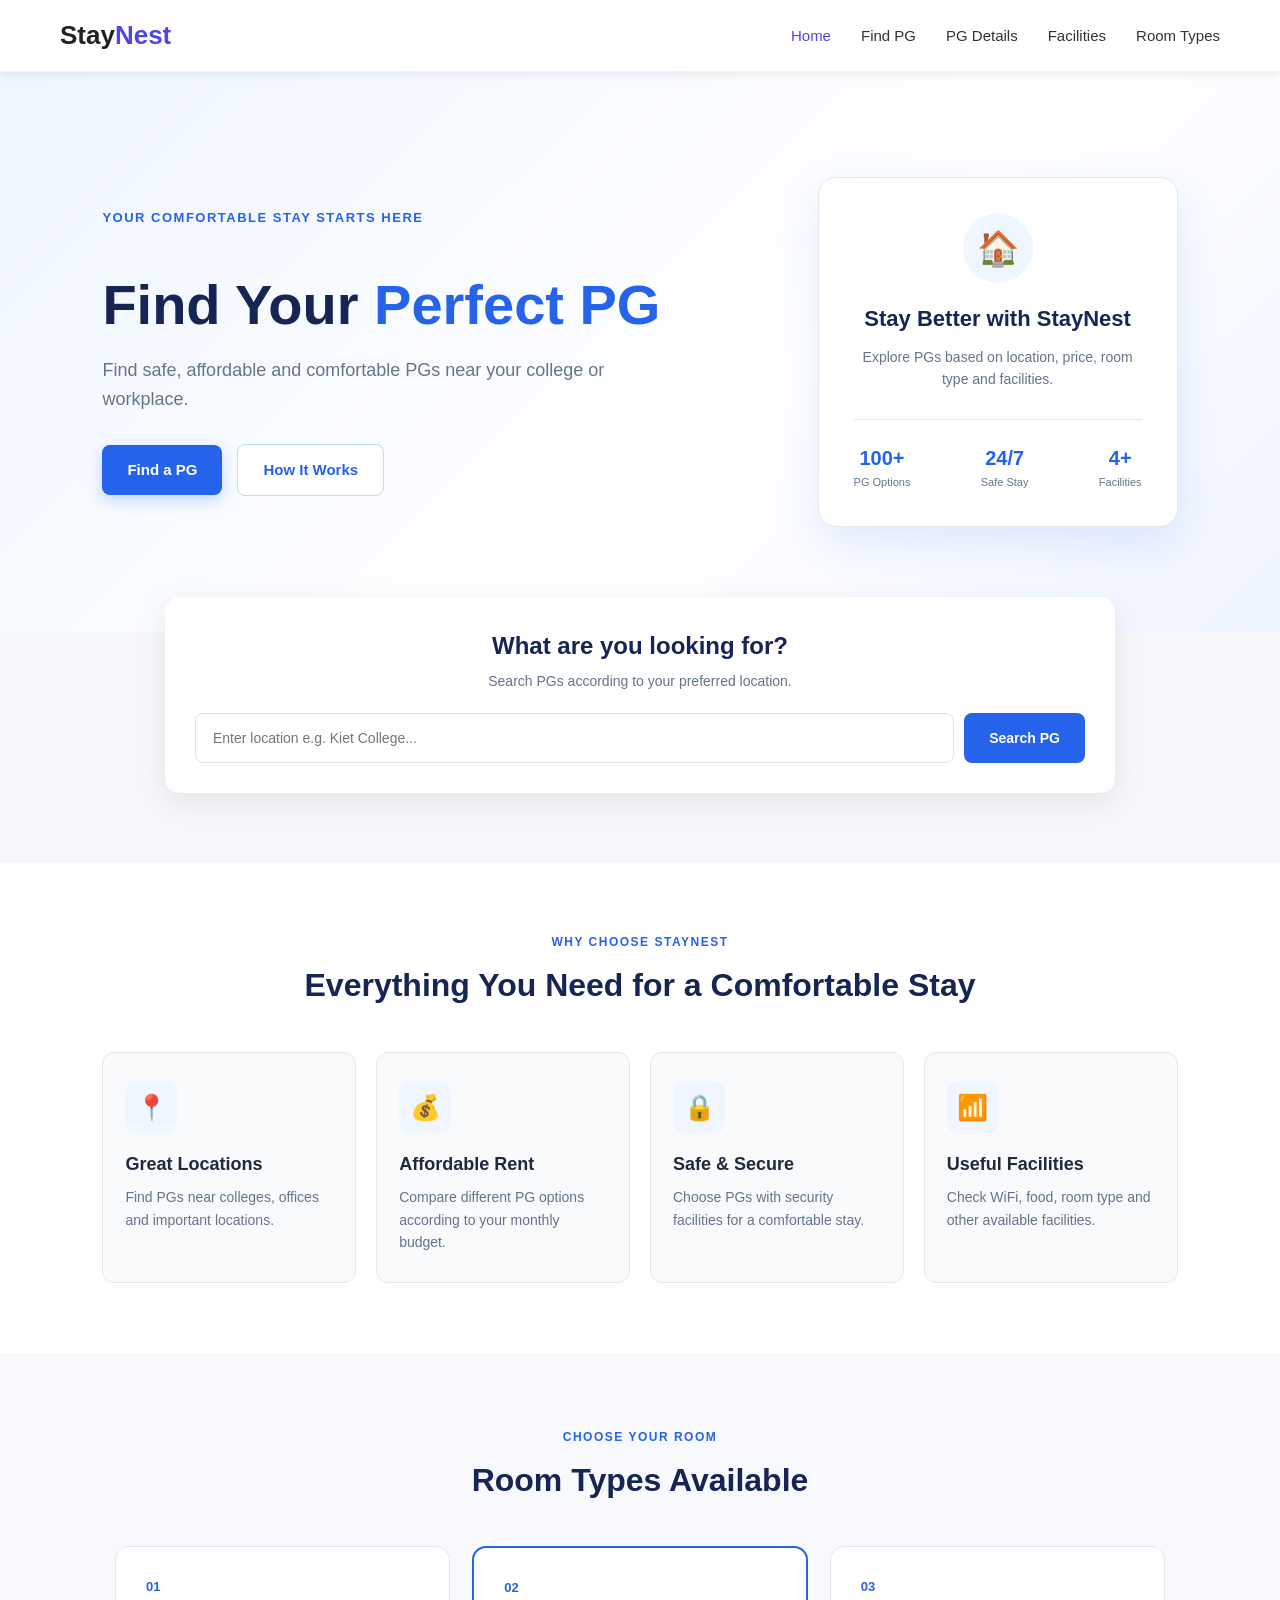
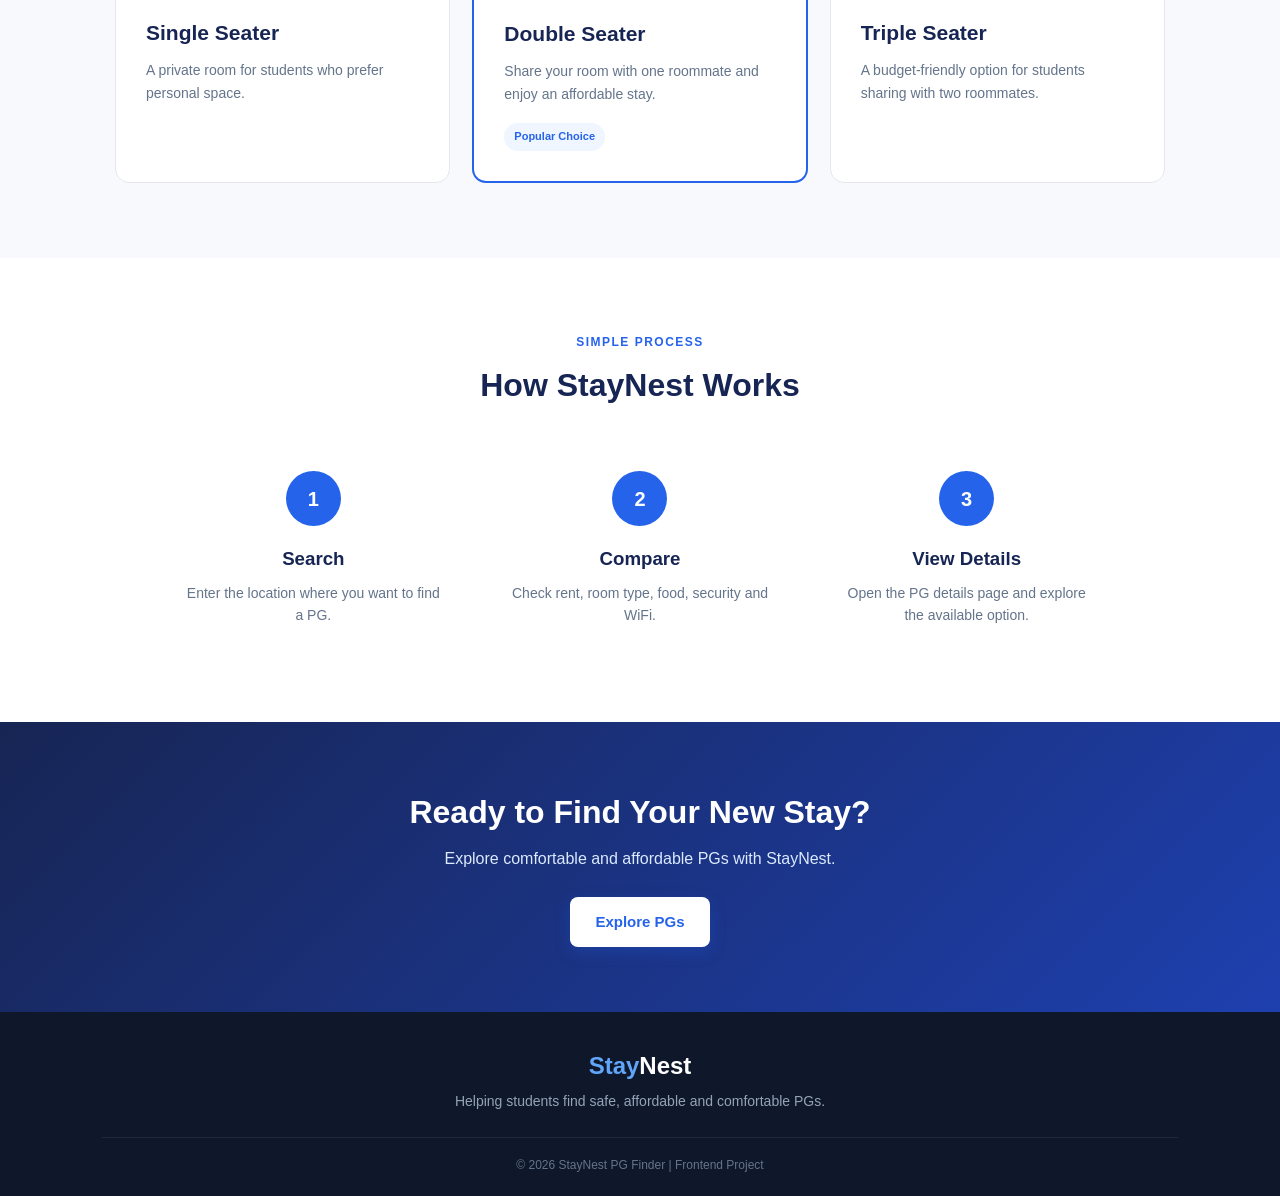
==== index.html @ 384b0b53 "Initial commit" ====
<!DOCTYPE html>
<html lang="en">

<head>
    <meta charset="UTF-8">

    <meta name="viewport" content="width=device-width, initial-scale=1.0">

    <title>StayNest - Find Your Perfect PG</title>

    <link rel="stylesheet" href="css/pg-style.css">
    
</head>

<body>

    <!-- ================= NAVBAR ================= -->

    <nav class="navbar">

        <a href="index.html" class="logo">
            Stay<span>Nest</span>
        </a>

        <ul class="nav-links">
            <li><a href="index.html" class="active">Home</a></li>
            <li><a href="pg-list.html">Find PG</a></li>
            <li><a href="pg-details.html">PG Details</a></li>
            <li><a href="#facilities">Facilities</a></li>
            <li><a href="#room-types">Room Types</a></li>
        </ul>

    </nav>


    <!-- ================= HERO SECTION ================= -->

    <section class="home-hero">

        <div class="hero-content">

            <p class="hero-tag">YOUR COMFORTABLE STAY STARTS HERE</p>

            <h1>
                Find Your
                <span>Perfect PG</span>
            </h1>

            <p class="hero-text">
                Find safe, affordable and comfortable PGs
                near your college or workplace.
            </p>

            <div class="hero-buttons">

                <a href="pg-list.html" class="primary-btn">
                    Find a PG
                </a>

                <a href="#how-it-works" class="secondary-btn">
                    How It Works
                </a>

            </div>

        </div>


        <div class="hero-card">

            <div class="hero-card-icon">🏠</div>

            <h3>Stay Better with StayNest</h3>

            <p>
                Explore PGs based on location, price,
                room type and facilities.
            </p>

            <div class="mini-info">

                <div>
                    <strong>100+</strong>
                    <small>PG Options</small>
                </div>

                <div>
                    <strong>24/7</strong>
                    <small>Safe Stay</small>
                </div>

                <div>
                    <strong>4+</strong>
                    <small>Facilities</small>
                </div>

            </div>

        </div>

    </section>


    <!-- ================= SEARCH SECTION ================= -->

    <section class="home-search">

        <h2>What are you looking for?</h2>

        <p>Search PGs according to your preferred location.</p>

        <div class="home-search-box">

            <input
                type="text"
                placeholder="Enter location e.g. Kiet College..."
            >

            <a href="pg-list.html" class="search-btn">
                Search PG
            </a>

        </div>

    </section>


    <!-- ================= FEATURES ================= -->

    <section class="features" id="facilities">

        <div class="section-heading">

            <p>WHY CHOOSE STAYNEST</p>

            <h2>Everything You Need for a Comfortable Stay</h2>

        </div>


        <div class="feature-container">

            <div class="feature-box">

                <div class="feature-icon">📍</div>

                <h3>Great Locations</h3>

                <p>
                    Find PGs near colleges, offices and
                    important locations.
                </p>

            </div>


            <div class="feature-box">

                <div class="feature-icon">💰</div>

                <h3>Affordable Rent</h3>

                <p>
                    Compare different PG options according
                    to your monthly budget.
                </p>

            </div>


            <div class="feature-box">

                <div class="feature-icon">🔒</div>

                <h3>Safe & Secure</h3>

                <p>
                    Choose PGs with security facilities
                    for a comfortable stay.
                </p>

            </div>


            <div class="feature-box">

                <div class="feature-icon">📶</div>

                <h3>Useful Facilities</h3>

                <p>
                    Check WiFi, food, room type and other
                    available facilities.
                </p>

            </div>

        </div>

    </section>


    <!-- ================= ROOM TYPES ================= -->

    <section class="room-section" id="room-types">

        <div class="section-heading">

            <p>CHOOSE YOUR ROOM</p>

            <h2>Room Types Available</h2>

        </div>


        <div class="room-container">

            <div class="room-box">

                <div class="room-number">01</div>

                <h3>Single Seater</h3>

                <p>
                    A private room for students who prefer
                    personal space.
                </p>

            </div>


            <div class="room-box popular-room">

                <div class="room-number">02</div>

                <h3>Double Seater</h3>

                <p>
                    Share your room with one roommate and
                    enjoy an affordable stay.
                </p>

                <span>Popular Choice</span>

            </div>


            <div class="room-box">

                <div class="room-number">03</div>

                <h3>Triple Seater</h3>

                <p>
                    A budget-friendly option for students
                    sharing with two roommates.
                </p>

            </div>

        </div>

    </section>


    <!-- ================= HOW IT WORKS ================= -->

    <section class="how-section" id="how-it-works">

        <div class="section-heading">

            <p>SIMPLE PROCESS</p>

            <h2>How StayNest Works</h2>

        </div>


        <div class="steps">

            <div class="step">

                <div class="step-number">1</div>

                <h3>Search</h3>

                <p>
                    Enter the location where you want
                    to find a PG.
                </p>

            </div>


            <div class="step">

                <div class="step-number">2</div>

                <h3>Compare</h3>

                <p>
                    Check rent, room type, food,
                    security and WiFi.
                </p>

            </div>


            <div class="step">

                <div class="step-number">3</div>

                <h3>View Details</h3>

                <p>
                    Open the PG details page and
                    explore the available option.
                </p>

            </div>

        </div>

    </section>


    <!-- ================= CTA ================= -->

    <section class="cta-section">

        <h2>Ready to Find Your New Stay?</h2>

        <p>
            Explore comfortable and affordable PGs
            with StayNest.
        </p>

        <a href="pg-list.html" class="primary-btn">
            Explore PGs
        </a>

    </section>


    <!-- ================= FOOTER ================= -->

    <footer class="footer">

        <div class="footer-content">

            <h2>Stay<span>Nest</span></h2>

            <p>
                Helping students find safe, affordable
                and comfortable PGs.
            </p>

        </div>

        <p class="copyright">
            © 2026 StayNest PG Finder | Frontend Project
        </p>

    </footer>

</body>

</html>
---- css/pg-style.css ----
/* =========================================
   STAYNEST - PG FINDER
   Main Website CSS
========================================= */


/* ---------- RESET ---------- */

* {
    margin: 0;
    padding: 0;
    box-sizing: border-box;
}

html {
    scroll-behavior: smooth;
}

body {
    font-family: "Segoe UI", Arial, sans-serif;
    background: #f7f9fc;
    color: #1e293b;
    line-height: 1.6;
}


/* =========================================
   NAVBAR
========================================= */

.navbar {
    height: 72px;
    padding: 0 7%;
    background: #ffffff;

    display: flex;
    align-items: center;
    justify-content: space-between;

    position: sticky;
    top: 0;
    z-index: 1000;

    border-bottom: 1px solid #eef2f7;
}

.logo {
    text-decoration: none;
    font-size: 27px;
    font-weight: 800;
    color: #2563eb;
}

.logo span {
    color: #172554;
}

.nav-links {
    display: flex;
    align-items: center;
    gap: 28px;
    list-style: none;
}

.nav-links a {
    text-decoration: none;
    color: #475569;
    font-size: 15px;
    font-weight: 500;
    transition: 0.3s;
}

.nav-links a:hover,
.nav-links a.active {
    color: #2563eb;
}


/* =========================================
   HOME HERO
========================================= */

.home-hero {
    min-height: 560px;

    padding: 70px 8%;

    display: flex;
    align-items: center;
    justify-content: space-between;

    gap: 60px;

    background:
        linear-gradient(
            135deg,
            #eff6ff 0%,
            #ffffff 60%,
            #eef4ff 100%
        );
}


/* ---------- Hero Content ---------- */

.hero-content {
    max-width: 650px;
}

.hero-tag {
    color: #2563eb;
    font-size: 13px;
    font-weight: 700;
    letter-spacing: 1.5px;
    margin-bottom: 15px;
}

.hero-content h1 {
    font-size: 56px;
    line-height: 1.12;
    color: #172554;
    margin-bottom: 20px;
}

.hero-content h1 span {
    color: #2563eb;
}

.hero-text {
    max-width: 550px;
    font-size: 18px;
    color: #64748b;
    margin-bottom: 30px;
}


/* ---------- Hero Buttons ---------- */

.hero-buttons {
    display: flex;
    gap: 15px;
    align-items: center;
}

.primary-btn,
.secondary-btn {
    display: inline-block;
    padding: 13px 25px;
    border-radius: 8px;

    text-decoration: none;

    font-size: 15px;
    font-weight: 600;

    transition: 0.3s;
}

.primary-btn {
    background: #2563eb;
    color: white;
    box-shadow: 0 5px 15px rgba(37, 99, 235, 0.25);
}

.primary-btn:hover {
    background: #1d4ed8;
    transform: translateY(-2px);
}

.secondary-btn {
    background: white;
    color: #2563eb;
    border: 1px solid #bfdbfe;
}

.secondary-btn:hover {
    background: #eff6ff;
}


/* =========================================
   HERO INFORMATION CARD
========================================= */

.hero-card {
    width: 360px;
    padding: 35px;

    background: white;
    border-radius: 18px;

    box-shadow: 0 15px 45px rgba(37, 99, 235, 0.12);

    border: 1px solid #e5e7eb;

    text-align: center;
}

.hero-card-icon {
    width: 70px;
    height: 70px;

    margin: 0 auto 18px;

    display: flex;
    align-items: center;
    justify-content: center;

    background: #eff6ff;
    border-radius: 50%;

    font-size: 34px;
}

.hero-card h3 {
    font-size: 22px;
    color: #172554;
    margin-bottom: 10px;
}

.hero-card > p {
    font-size: 14px;
    color: #64748b;
}


/* ---------- Mini Statistics ---------- */

.mini-info {
    margin-top: 28px;
    padding-top: 22px;

    border-top: 1px solid #e5e7eb;

    display: flex;
    justify-content: space-between;
}

.mini-info div {
    display: flex;
    flex-direction: column;
}

.mini-info strong {
    color: #2563eb;
    font-size: 20px;
}

.mini-info small {
    color: #64748b;
    font-size: 11px;
}


/* =========================================
   SEARCH SECTION
========================================= */

.home-search {
    width: 88%;
    max-width: 950px;

    margin: -35px auto 70px;

    padding: 30px;

    position: relative;
    z-index: 5;

    background: white;

    border-radius: 15px;

    box-shadow: 0 8px 30px rgba(0, 0, 0, 0.08);

    text-align: center;
}

.home-search h2 {
    color: #172554;
    font-size: 24px;
    margin-bottom: 5px;
}

.home-search > p {
    color: #64748b;
    font-size: 14px;
    margin-bottom: 20px;
}

.home-search-box {
    display: flex;
    gap: 10px;
}

.home-search-box input {
    flex: 1;

    padding: 14px 17px;

    border: 1px solid #dbe2ea;
    border-radius: 8px;

    outline: none;

    font-size: 14px;
}

.home-search-box input:focus {
    border-color: #2563eb;
}

.search-btn {
    padding: 14px 25px;

    background: #2563eb;
    color: white;

    border-radius: 8px;

    text-decoration: none;

    font-size: 14px;
    font-weight: 600;

    transition: 0.3s;
}

.search-btn:hover {
    background: #1d4ed8;
}


/* =========================================
   COMMON SECTION HEADING
========================================= */

.section-heading {
    text-align: center;
    max-width: 700px;
    margin: 0 auto 40px;
}

.section-heading p {
    color: #2563eb;
    font-size: 12px;
    font-weight: 700;
    letter-spacing: 1.5px;
    margin-bottom: 8px;
}

.section-heading h2 {
    font-size: 32px;
    color: #172554;
}


/* =========================================
   FEATURES
========================================= */

.features {
    padding: 70px 8%;
    background: white;
}

.feature-container {
    display: grid;

    grid-template-columns:
        repeat(4, 1fr);

    gap: 20px;

    max-width: 1150px;
    margin: auto;
}

.feature-box {
    padding: 28px 22px;

    background: #f8fafc;

    border: 1px solid #e5e7eb;

    border-radius: 12px;

    transition: 0.3s;
}

.feature-box:hover {
    transform: translateY(-5px);

    background: white;

    box-shadow:
        0 10px 25px rgba(0, 0, 0, 0.07);
}

.feature-icon {
    width: 52px;
    height: 52px;

    display: flex;
    align-items: center;
    justify-content: center;

    background: #eff6ff;

    border-radius: 10px;

    font-size: 25px;

    margin-bottom: 17px;
}

.feature-box h3 {
    color: #1e293b;
    font-size: 18px;
    margin-bottom: 8px;
}

.feature-box p {
    color: #64748b;
    font-size: 14px;
}


/* =========================================
   ROOM TYPES
========================================= */

.room-section {
    padding: 75px 8%;
    background: #f7f9fc;
}

.room-container {
    max-width: 1050px;
    margin: auto;

    display: grid;
    grid-template-columns:
        repeat(3, 1fr);

    gap: 22px;
}

.room-box {
    background: white;

    padding: 30px;

    border-radius: 14px;

    border: 1px solid #e5e7eb;

    position: relative;

    transition: 0.3s;
}

.room-box:hover {
    transform: translateY(-5px);

    box-shadow:
        0 10px 25px rgba(0, 0, 0, 0.08);
}

.room-number {
    font-size: 13px;
    font-weight: 700;

    color: #2563eb;

    margin-bottom: 18px;
}

.room-box h3 {
    font-size: 21px;
    color: #172554;
    margin-bottom: 10px;
}

.room-box p {
    font-size: 14px;
    color: #64748b;
}

.popular-room {
    border: 2px solid #2563eb;
}

.popular-room span {
    display: inline-block;

    margin-top: 18px;

    padding: 5px 10px;

    border-radius: 20px;

    background: #eff6ff;
    color: #2563eb;

    font-size: 11px;
    font-weight: 600;
}


/* =========================================
   HOW IT WORKS
========================================= */

.how-section {
    padding: 75px 8%;
    background: white;
}

.steps {
    max-width: 950px;
    margin: auto;

    display: grid;

    grid-template-columns:
        repeat(3, 1fr);

    gap: 30px;

    text-align: center;
}

.step {
    padding: 20px;
}

.step-number {
    width: 55px;
    height: 55px;

    margin: 0 auto 18px;

    display: flex;
    align-items: center;
    justify-content: center;

    background: #2563eb;
    color: white;

    border-radius: 50%;

    font-size: 20px;
    font-weight: 700;
}

.step h3 {
    color: #172554;
    margin-bottom: 8px;
}

.step p {
    color: #64748b;
    font-size: 14px;
}


/* =========================================
   CTA
========================================= */

.cta-section {
    padding: 65px 20px;

    text-align: center;

    background:
        linear-gradient(
            135deg,
            #172554,
            #1e40af
        );

    color: white;
}

.cta-section h2 {
    font-size: 32px;
    margin-bottom: 8px;
}

.cta-section p {
    color: #dbeafe;
    margin-bottom: 25px;
}

.cta-section .primary-btn {
    background: white;
    color: #2563eb;
}

.cta-section .primary-btn:hover {
    background: #eff6ff;
}


/* =========================================
   FOOTER
========================================= */

.footer {
    padding: 35px 8% 20px;

    background: #0f172a;

    color: white;

    text-align: center;
}

.footer-content h2 {
    color: #60a5fa;
    margin-bottom: 5px;
}

.footer-content h2 span {
    color: white;
}

.footer-content p {
    color: #94a3b8;
    font-size: 14px;
}

.copyright {
    margin-top: 25px;
    padding-top: 18px;

    border-top: 1px solid #1e293b;

    color: #64748b;

    font-size: 12px;
}


/* =========================================
   RESPONSIVE DESIGN
========================================= */

@media (max-width: 900px) {

    .home-hero {
        padding: 55px 6%;
        flex-direction: column;
        text-align: center;
    }

    .hero-content {
        max-width: 700px;
    }

    .hero-content h1 {
        font-size: 45px;
    }

    .hero-text {
        margin-left: auto;
        margin-right: auto;
    }

    .hero-buttons {
        justify-content: center;
    }

    .feature-container {
        grid-template-columns: repeat(2, 1fr);
    }

    .room-container {
        grid-template-columns: 1fr;
        max-width: 500px;
    }

    .steps {
        grid-template-columns: 1fr;
        max-width: 500px;
    }
}


/* ---------- Mobile ---------- */

@media (max-width: 600px) {

    .navbar {
        height: auto;
        padding: 15px 5%;

        flex-direction: column;
        gap: 12px;
    }

    .nav-links {
        gap: 12px;
        flex-wrap: wrap;
        justify-content: center;
    }

    .nav-links a {
        font-size: 13px;
    }

    .home-hero {
        padding: 45px 5%;
    }

    .hero-content h1 {
        font-size: 36px;
    }

    .hero-text {
        font-size: 16px;
    }

    .hero-buttons {
        flex-direction: column;
    }

    .primary-btn,
    .secondary-btn {
        width: 190px;
        text-align: center;
    }

    .hero-card {
        width: 100%;
        max-width: 360px;
    }

    .home-search {
        width: 92%;
        padding: 25px 18px;
    }

    .home-search-box {
        flex-direction: column;
    }

    .search-btn {
        width: 100%;
    }

    .feature-container {
        grid-template-columns: 1fr;
    }

    .section-heading h2 {
        font-size: 26px;
    }

    .cta-section h2 {
        font-size: 26px;
    }
}
/* =========================
   GENERAL
========================= */

* {
    box-sizing: border-box;
}

body {
    margin: 0;
    font-family: Arial, sans-serif;
    background-color: #f5f7fb;
    color: #222;
}


/* =========================
   NAVBAR
========================= */

.navbar {
    background-color: #ffffff;
    display: flex;
    align-items: center;
    justify-content: space-between;
    padding: 18px 60px;
    box-shadow: 0 2px 10px rgba(0,0,0,0.08);
    position: sticky;
    top: 0;
    z-index: 1000;
}

.logo {
    text-decoration: none;
    font-size: 26px;
    font-weight: bold;
    color: #222;
}

.logo span {
    color: #4f46e5;
}

.nav-links {
    list-style: none;
    display: flex;
    gap: 30px;
    margin: 0;
    padding: 0;
}

.nav-links a {
    text-decoration: none;
    color: #333;
    font-weight: 500;
}

.nav-links a:hover,
.nav-links a.active {
    color: #4f46e5;
}


/* =========================
   PG LIST PAGE
========================= */

h1 {
    text-align: center;
    margin-top: 45px;
    margin-bottom: 10px;
    font-size: 36px;
    color: #222;
}

body > p {
    text-align: center;
    color: #666;
    font-size: 17px;
}


/* =========================
   SEARCH BOX
========================= */

.search-box {
    width: 70%;
    max-width: 700px;
    margin: 30px auto 40px;
    display: flex;
    gap: 10px;
}

.search-box input {
    flex: 1;
    padding: 14px 18px;
    border: 1px solid #ccc;
    border-radius: 8px;
    font-size: 16px;
    outline: none;
}

.search-box input:focus {
    border-color: #4f46e5;
}

.search-box button {
    padding: 14px 25px;
    border: none;
    border-radius: 8px;
    background-color: #4f46e5;
    color: white;
    font-size: 16px;
    cursor: pointer;
}

.search-box button:hover {
    background-color: #3730a3;
}


/* =========================
   PG CARDS CONTAINER
========================= */

.pg-container {
    width: 90%;
    max-width: 1200px;
    margin: auto;

    display: grid;
    grid-template-columns: repeat(3, 1fr);
    gap: 25px;

    padding-bottom: 50px;
}


/* =========================
   PG CARD
========================= */

.pg-card {
    background-color: white;
    border-radius: 12px;
    overflow: hidden;
    box-shadow: 0 4px 15px rgba(0,0,0,0.10);
    padding-bottom: 20px;
    transition: 0.3s;
}

.pg-card:hover {
    transform: translateY(-5px);
    box-shadow: 0 8px 22px rgba(0,0,0,0.15);
}

.pg-card img {
    width: 100%;
    height: 210px;
    object-fit: cover;
}

.pg-card h2 {
    font-size: 21px;
    margin: 18px 20px 12px;
    color: #222;
}

.pg-card p {
    margin: 8px 20px;
    color: #555;
    font-size: 15px;
}

.pg-card button {
    margin: 15px 20px 0;
    padding: 11px 20px;
    border: none;
    border-radius: 7px;
    background-color: #4f46e5;
    color: white;
    font-size: 15px;
    cursor: pointer;
}

.pg-card button:hover {
    background-color: #3730a3;
}


/* =========================
   PG DETAILS PAGE
========================= */

.details-container {
    width: 85%;
    max-width: 1000px;
    margin: 50px auto;
}

.details-card {
    background-color: white;
    border-radius: 15px;
    overflow: hidden;
    box-shadow: 0 5px 20px rgba(0,0,0,0.10);
}

.details-card img {
    width: 100%;
    height: 400px;
    object-fit: cover;
}

.details-content {
    padding: 30px;
}

.details-content h1 {
    text-align: left;
    margin: 0 0 20px;
    color: #222;
}

.details-content p {
    font-size: 17px;
    color: #555;
    margin: 12px 0;
}

.details-content button {
    margin-top: 20px;
    padding: 12px 25px;
    border: none;
    border-radius: 8px;
    background-color: #4f46e5;
    color: white;
    font-size: 16px;
    cursor: pointer;
}

.details-content button:hover {
    background-color: #3730a3;
}


/* =========================
   RESPONSIVE
========================= */

@media (max-width: 900px) {

    .pg-container {
        grid-template-columns: repeat(2, 1fr);
    }

    .navbar {
        padding: 18px 30px;
    }
}

@media (max-width: 600px) {

    .navbar {
        flex-direction: column;
        gap: 15px;
        padding: 15px;
    }

    .nav-links {
        gap: 15px;
        flex-wrap: wrap;
        justify-content: center;
    }

    .pg-container {
        grid-template-columns: 1fr;
    }

    .search-box {
        width: 90%;
    }

    h1 {
        font-size: 28px;
    }
}
/* =====================================================
   ✨ PREMIUM PG DETAILS UI - STAYNEST
===================================================== */

.details-container {
    width: 90%;
    max-width: 1150px;
    margin: 45px auto 70px;
}

/* ---------- MAIN CARD ---------- */

.details-card {
    background: #ffffff;
    border-radius: 22px;
    overflow: hidden;

    border: 1px solid #e2e8f0;

    box-shadow:
        0 10px 30px rgba(15, 23, 42, 0.08);

    transition: 0.3s ease;
}

.details-card:hover {
    box-shadow:
        0 18px 45px rgba(37, 99, 235, 0.14);
}


/* ---------- TOP BLUE LINE ---------- */

.details-card::before {
    content: "";
    display: block;
    height: 5px;

    background: linear-gradient(
        90deg,
        #2563eb,
        #4f46e5,
        #60a5fa
    );
}


/* =====================================================
   🖼️ PG IMAGE
===================================================== */

.details-card img {
    width: 100%;
    height: 480px;

    display: block;

    object-fit: cover;
    object-position: center;

    transition: transform 0.5s ease;
}

.details-card:hover img {
    transform: scale(1.015);
}


/* =====================================================
   📄 DETAILS CONTENT
===================================================== */

.details-content {
    padding: 38px 45px 45px;
}


/* ---------- PG NAME ---------- */

.details-content h1 {
    text-align: left;

    margin: 0 0 20px;

    font-size: 38px;
    line-height: 1.2;

    color: #172554;

    font-weight: 750;
}


/* Blue underline */

.details-content h1::after {
    content: "";

    display: block;

    width: 70px;
    height: 4px;

    margin-top: 12px;

    background: linear-gradient(
        90deg,
        #2563eb,
        #4f46e5
    );

    border-radius: 10px;
}


/* =====================================================
   ⭐ INFORMATION CARDS
===================================================== */

.details-content p {
    margin: 0;

    padding: 16px 20px;

    background: #f8fafc;

    border: 1px solid #e2e8f0;

    border-radius: 12px;

    color: #475569;

    font-size: 16px;
    font-weight: 500;

    transition: 0.3s ease;
}


/* Space between cards */

.details-content p + p {
    margin-top: 12px;
}


/* Hover */

.details-content p:hover {
    background: #eff6ff;

    border-color: #bfdbfe;

    transform: translateX(5px);
}


/* =====================================================
   📍 LOCATION
===================================================== */

.details-content p:nth-of-type(1) {
    margin-top: 10px;
}


/* =====================================================
   💰 PRICE
===================================================== */

.details-content p:nth-of-type(2) {
    background: #eff6ff;

    border-color: #bfdbfe;

    color: #1d4ed8;

    font-size: 18px;

    font-weight: 700;
}


/* =====================================================
   🏠 ROOM TYPE
===================================================== */

.details-content p:nth-of-type(3) {
    color: #334155;
}


/* =====================================================
   🍽️ FOOD
===================================================== */

.details-content p:nth-of-type(4) {
    color: #334155;
}


/* =====================================================
   🔐 SECURITY
===================================================== */

.details-content p:nth-of-type(5) {
    color: #334155;
}


/* =====================================================
   📶 WIFI
===================================================== */

.details-content p:nth-of-type(6) {
    color: #334155;
}


/* =====================================================
   📝 DESCRIPTION
===================================================== */

.details-content p:nth-of-type(7) {
    margin-top: 22px;

    padding: 22px;

    background: white;

    border: 1px solid #e2e8f0;

    border-left: 4px solid #2563eb;

    border-radius: 12px;

    color: #64748b;

    font-size: 16px;

    line-height: 1.8;
}

.details-content p:nth-of-type(7):hover {
    background: #f8fafc;

    border-color: #e2e8f0;

    border-left-color: #2563eb;

    transform: none;
}


/* =====================================================
   🔘 BACK BUTTON
===================================================== */

.details-content button {
    margin-top: 28px;

    padding: 14px 30px;

    border: none;

    border-radius: 10px;

    background: linear-gradient(
        135deg,
        #2563eb,
        #4f46e5
    );

    color: white;

    font-size: 15px;

    font-weight: 700;

    cursor: pointer;

    box-shadow:
        0 8px 20px rgba(37, 99, 235, 0.25);

    transition: 0.3s ease;
}

.details-content button:hover {
    transform: translateY(-3px);

    box-shadow:
        0 12px 28px rgba(37, 99, 235, 0.35);

    background: linear-gradient(
        135deg,
        #1d4ed8,
        #4338ca
    );
}


/* =====================================================
   📱 TABLET
===================================================== */

@media (max-width: 900px) {

    .details-container {
        width: 92%;

        margin: 35px auto 50px;
    }

    .details-card img {
        height: 400px;
    }

    .details-content {
        padding: 30px;
    }

    .details-content h1 {
        font-size: 32px;
    }
}


/* =====================================================
   📱 MOBILE
===================================================== */

@media (max-width: 600px) {

    .details-container {
        width: 94%;

        margin: 25px auto 40px;
    }

    .details-card {
        border-radius: 18px;
    }

    .details-card img {
        height: 280px;
    }

    .details-content {
        padding: 25px 20px 30px;
    }

    .details-content h1 {
        font-size: 27px;
    }

    .details-content p {
        padding: 14px 16px;

        font-size: 14px;
    }

    .details-content p:nth-of-type(2) {
        font-size: 16px;
    }

    .details-content p:nth-of-type(7) {
        padding: 18px;

        font-size: 14px;
    }

    .details-content button {
        width: 100%;

        padding: 14px;
    }
}
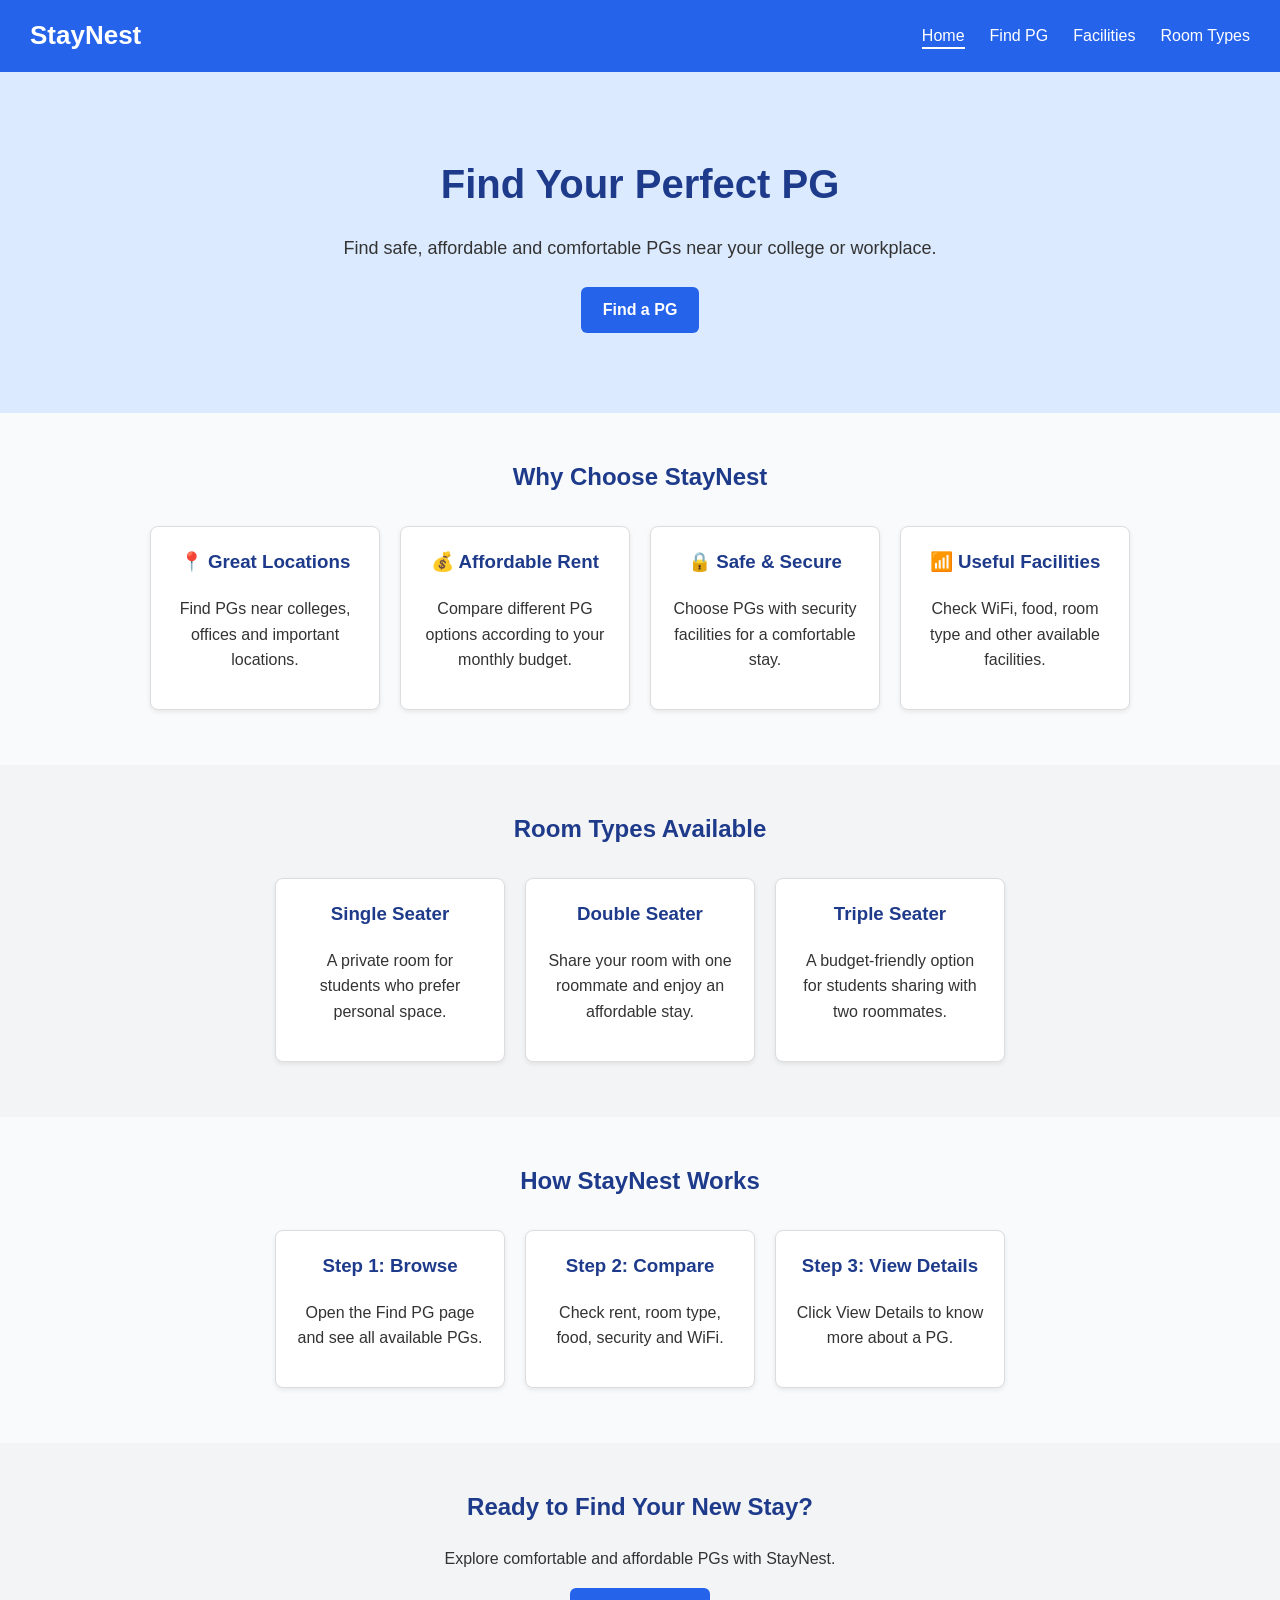
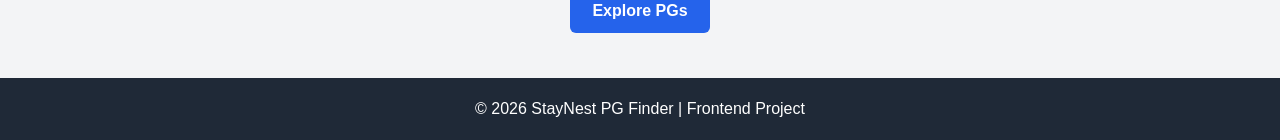
==== commit 1d30433a: "Initial commit" ====
--- a/index.html
+++ b/index.html
@@ -1,368 +1,100 @@
 <!DOCTYPE html>
 <html lang="en">
-
 <head>
     <meta charset="UTF-8">
-
     <meta name="viewport" content="width=device-width, initial-scale=1.0">
-
     <title>StayNest - Find Your Perfect PG</title>
-
     <link rel="stylesheet" href="css/pg-style.css">
-    
 </head>
-
 <body>
 
-    <!-- ================= NAVBAR ================= -->
-
-    <nav class="navbar">
-
-        <a href="index.html" class="logo">
-            Stay<span>Nest</span>
-        </a>
-
-        <ul class="nav-links">
+    <div class="navbar">
+        <a href="index.html" class="logo">StayNest</a>
+        <ul>
             <li><a href="index.html" class="active">Home</a></li>
             <li><a href="pg-list.html">Find PG</a></li>
-            <li><a href="pg-details.html">PG Details</a></li>
-            <li><a href="#facilities">Facilities</a></li>
-            <li><a href="#room-types">Room Types</a></li>
+            <li><a href="index.html#facilities">Facilities</a></li>
+            <li><a href="index.html#room-types">Room Types</a></li>
         </ul>
+    </div>
 
-    </nav>
+    <!-- HOME -->
+    <div class="hero">
+        <h1>Find Your Perfect PG</h1>
+        <p>Find safe, affordable and comfortable PGs near your college or workplace.</p>
+        <a href="pg-list.html" class="btn">Find a PG</a>
+    </div>
 
+    <!-- FACILITIES -->
+    <div class="section" id="facilities">
+        <h2>Why Choose StayNest</h2>
+        <div class="box-row">
+            <div class="box">
+                <h3>📍 Great Locations</h3>
+                <p>Find PGs near colleges, offices and important locations.</p>
+            </div>
+            <div class="box">
+                <h3>💰 Affordable Rent</h3>
+                <p>Compare different PG options according to your monthly budget.</p>
+            </div>
+            <div class="box">
+                <h3>🔒 Safe &amp; Secure</h3>
+                <p>Choose PGs with security facilities for a comfortable stay.</p>
+            </div>
+            <div class="box">
+                <h3>📶 Useful Facilities</h3>
+                <p>Check WiFi, food, room type and other available facilities.</p>
+            </div>
+        </div>
+    </div>
 
-    <!-- ================= HERO SECTION ================= -->
+    <!-- ROOM TYPES -->
+    <div class="section gray" id="room-types">
+        <h2>Room Types Available</h2>
+        <div class="box-row">
+            <div class="box">
+                <h3>Single Seater</h3>
+                <p>A private room for students who prefer personal space.</p>
+            </div>
+            <div class="box">
+                <h3>Double Seater</h3>
+                <p>Share your room with one roommate and enjoy an affordable stay.</p>
+            </div>
+            <div class="box">
+                <h3>Triple Seater</h3>
+                <p>A budget-friendly option for students sharing with two roommates.</p>
+            </div>
+        </div>
+    </div>
 
-    <section class="home-hero">
+    <!-- HOW IT WORKS -->
+    <div class="section" id="how-it-works">
+        <h2>How StayNest Works</h2>
+        <div class="box-row">
+            <div class="box">
+                <h3>Step 1: Browse</h3>
+                <p>Open the Find PG page and see all available PGs.</p>
+            </div>
+            <div class="box">
+                <h3>Step 2: Compare</h3>
+                <p>Check rent, room type, food, security and WiFi.</p>
+            </div>
+            <div class="box">
+                <h3>Step 3: View Details</h3>
+                <p>Click View Details to know more about a PG.</p>
+            </div>
+        </div>
+    </div>
 
-        <div class="hero-content">
+    <div class="section gray">
+        <h2>Ready to Find Your New Stay?</h2>
+        <p>Explore comfortable and affordable PGs with StayNest.</p>
+        <a href="pg-list.html" class="btn">Explore PGs</a>
+    </div>
 
-            <p class="hero-tag">YOUR COMFORTABLE STAY STARTS HERE</p>
-
-            <h1>
-                Find Your
-                <span>Perfect PG</span>
-            </h1>
-
-            <p class="hero-text">
-                Find safe, affordable and comfortable PGs
-                near your college or workplace.
-            </p>
-
-            <div class="hero-buttons">
-
-                <a href="pg-list.html" class="primary-btn">
-                    Find a PG
-                </a>
-
-                <a href="#how-it-works" class="secondary-btn">
-                    How It Works
-                </a>
-
-            </div>
-
-        </div>
-
-
-        <div class="hero-card">
-
-            <div class="hero-card-icon">🏠</div>
-
-            <h3>Stay Better with StayNest</h3>
-
-            <p>
-                Explore PGs based on location, price,
-                room type and facilities.
-            </p>
-
-            <div class="mini-info">
-
-                <div>
-                    <strong>100+</strong>
-                    <small>PG Options</small>
-                </div>
-
-                <div>
-                    <strong>24/7</strong>
-                    <small>Safe Stay</small>
-                </div>
-
-                <div>
-                    <strong>4+</strong>
-                    <small>Facilities</small>
-                </div>
-
-            </div>
-
-        </div>
-
-    </section>
-
-
-    <!-- ================= SEARCH SECTION ================= -->
-
-    <section class="home-search">
-
-        <h2>What are you looking for?</h2>
-
-        <p>Search PGs according to your preferred location.</p>
-
-        <div class="home-search-box">
-
-            <input
-                type="text"
-                placeholder="Enter location e.g. Kiet College..."
-            >
-
-            <a href="pg-list.html" class="search-btn">
-                Search PG
-            </a>
-
-        </div>
-
-    </section>
-
-
-    <!-- ================= FEATURES ================= -->
-
-    <section class="features" id="facilities">
-
-        <div class="section-heading">
-
-            <p>WHY CHOOSE STAYNEST</p>
-
-            <h2>Everything You Need for a Comfortable Stay</h2>
-
-        </div>
-
-
-        <div class="feature-container">
-
-            <div class="feature-box">
-
-                <div class="feature-icon">📍</div>
-
-                <h3>Great Locations</h3>
-
-                <p>
-                    Find PGs near colleges, offices and
-                    important locations.
-                </p>
-
-            </div>
-
-
-            <div class="feature-box">
-
-                <div class="feature-icon">💰</div>
-
-                <h3>Affordable Rent</h3>
-
-                <p>
-                    Compare different PG options according
-                    to your monthly budget.
-                </p>
-
-            </div>
-
-
-            <div class="feature-box">
-
-                <div class="feature-icon">🔒</div>
-
-                <h3>Safe & Secure</h3>
-
-                <p>
-                    Choose PGs with security facilities
-                    for a comfortable stay.
-                </p>
-
-            </div>
-
-
-            <div class="feature-box">
-
-                <div class="feature-icon">📶</div>
-
-                <h3>Useful Facilities</h3>
-
-                <p>
-                    Check WiFi, food, room type and other
-                    available facilities.
-                </p>
-
-            </div>
-
-        </div>
-
-    </section>
-
-
-    <!-- ================= ROOM TYPES ================= -->
-
-    <section class="room-section" id="room-types">
-
-        <div class="section-heading">
-
-            <p>CHOOSE YOUR ROOM</p>
-
-            <h2>Room Types Available</h2>
-
-        </div>
-
-
-        <div class="room-container">
-
-            <div class="room-box">
-
-                <div class="room-number">01</div>
-
-                <h3>Single Seater</h3>
-
-                <p>
-                    A private room for students who prefer
-                    personal space.
-                </p>
-
-            </div>
-
-
-            <div class="room-box popular-room">
-
-                <div class="room-number">02</div>
-
-                <h3>Double Seater</h3>
-
-                <p>
-                    Share your room with one roommate and
-                    enjoy an affordable stay.
-                </p>
-
-                <span>Popular Choice</span>
-
-            </div>
-
-
-            <div class="room-box">
-
-                <div class="room-number">03</div>
-
-                <h3>Triple Seater</h3>
-
-                <p>
-                    A budget-friendly option for students
-                    sharing with two roommates.
-                </p>
-
-            </div>
-
-        </div>
-
-    </section>
-
-
-    <!-- ================= HOW IT WORKS ================= -->
-
-    <section class="how-section" id="how-it-works">
-
-        <div class="section-heading">
-
-            <p>SIMPLE PROCESS</p>
-
-            <h2>How StayNest Works</h2>
-
-        </div>
-
-
-        <div class="steps">
-
-            <div class="step">
-
-                <div class="step-number">1</div>
-
-                <h3>Search</h3>
-
-                <p>
-                    Enter the location where you want
-                    to find a PG.
-                </p>
-
-            </div>
-
-
-            <div class="step">
-
-                <div class="step-number">2</div>
-
-                <h3>Compare</h3>
-
-                <p>
-                    Check rent, room type, food,
-                    security and WiFi.
-                </p>
-
-            </div>
-
-
-            <div class="step">
-
-                <div class="step-number">3</div>
-
-                <h3>View Details</h3>
-
-                <p>
-                    Open the PG details page and
-                    explore the available option.
-                </p>
-
-            </div>
-
-        </div>
-
-    </section>
-
-
-    <!-- ================= CTA ================= -->
-
-    <section class="cta-section">
-
-        <h2>Ready to Find Your New Stay?</h2>
-
-        <p>
-            Explore comfortable and affordable PGs
-            with StayNest.
-        </p>
-
-        <a href="pg-list.html" class="primary-btn">
-            Explore PGs
-        </a>
-
-    </section>
-
-
-    <!-- ================= FOOTER ================= -->
-
-    <footer class="footer">
-
-        <div class="footer-content">
-
-            <h2>Stay<span>Nest</span></h2>
-
-            <p>
-                Helping students find safe, affordable
-                and comfortable PGs.
-            </p>
-
-        </div>
-
-        <p class="copyright">
-            © 2026 StayNest PG Finder | Frontend Project
-        </p>
-
-    </footer>
+    <div class="footer">
+        <p>&copy; 2026 StayNest PG Finder | Frontend Project</p>
+    </div>
 
 </body>
-
 </html>
--- a/css/pg-style.css
+++ b/css/pg-style.css
@@ -1,771 +1,4 @@
-/* =========================================
-   STAYNEST - PG FINDER
-   Main Website CSS
-========================================= */
-
-
-/* ---------- RESET ---------- */
-
-* {
-    margin: 0;
-    padding: 0;
-    box-sizing: border-box;
-}
-
-html {
-    scroll-behavior: smooth;
-}
-
-body {
-    font-family: "Segoe UI", Arial, sans-serif;
-    background: #f7f9fc;
-    color: #1e293b;
-    line-height: 1.6;
-}
-
-
-/* =========================================
-   NAVBAR
-========================================= */
-
-.navbar {
-    height: 72px;
-    padding: 0 7%;
-    background: #ffffff;
-
-    display: flex;
-    align-items: center;
-    justify-content: space-between;
-
-    position: sticky;
-    top: 0;
-    z-index: 1000;
-
-    border-bottom: 1px solid #eef2f7;
-}
-
-.logo {
-    text-decoration: none;
-    font-size: 27px;
-    font-weight: 800;
-    color: #2563eb;
-}
-
-.logo span {
-    color: #172554;
-}
-
-.nav-links {
-    display: flex;
-    align-items: center;
-    gap: 28px;
-    list-style: none;
-}
-
-.nav-links a {
-    text-decoration: none;
-    color: #475569;
-    font-size: 15px;
-    font-weight: 500;
-    transition: 0.3s;
-}
-
-.nav-links a:hover,
-.nav-links a.active {
-    color: #2563eb;
-}
-
-
-/* =========================================
-   HOME HERO
-========================================= */
-
-.home-hero {
-    min-height: 560px;
-
-    padding: 70px 8%;
-
-    display: flex;
-    align-items: center;
-    justify-content: space-between;
-
-    gap: 60px;
-
-    background:
-        linear-gradient(
-            135deg,
-            #eff6ff 0%,
-            #ffffff 60%,
-            #eef4ff 100%
-        );
-}
-
-
-/* ---------- Hero Content ---------- */
-
-.hero-content {
-    max-width: 650px;
-}
-
-.hero-tag {
-    color: #2563eb;
-    font-size: 13px;
-    font-weight: 700;
-    letter-spacing: 1.5px;
-    margin-bottom: 15px;
-}
-
-.hero-content h1 {
-    font-size: 56px;
-    line-height: 1.12;
-    color: #172554;
-    margin-bottom: 20px;
-}
-
-.hero-content h1 span {
-    color: #2563eb;
-}
-
-.hero-text {
-    max-width: 550px;
-    font-size: 18px;
-    color: #64748b;
-    margin-bottom: 30px;
-}
-
-
-/* ---------- Hero Buttons ---------- */
-
-.hero-buttons {
-    display: flex;
-    gap: 15px;
-    align-items: center;
-}
-
-.primary-btn,
-.secondary-btn {
-    display: inline-block;
-    padding: 13px 25px;
-    border-radius: 8px;
-
-    text-decoration: none;
-
-    font-size: 15px;
-    font-weight: 600;
-
-    transition: 0.3s;
-}
-
-.primary-btn {
-    background: #2563eb;
-    color: white;
-    box-shadow: 0 5px 15px rgba(37, 99, 235, 0.25);
-}
-
-.primary-btn:hover {
-    background: #1d4ed8;
-    transform: translateY(-2px);
-}
-
-.secondary-btn {
-    background: white;
-    color: #2563eb;
-    border: 1px solid #bfdbfe;
-}
-
-.secondary-btn:hover {
-    background: #eff6ff;
-}
-
-
-/* =========================================
-   HERO INFORMATION CARD
-========================================= */
-
-.hero-card {
-    width: 360px;
-    padding: 35px;
-
-    background: white;
-    border-radius: 18px;
-
-    box-shadow: 0 15px 45px rgba(37, 99, 235, 0.12);
-
-    border: 1px solid #e5e7eb;
-
-    text-align: center;
-}
-
-.hero-card-icon {
-    width: 70px;
-    height: 70px;
-
-    margin: 0 auto 18px;
-
-    display: flex;
-    align-items: center;
-    justify-content: center;
-
-    background: #eff6ff;
-    border-radius: 50%;
-
-    font-size: 34px;
-}
-
-.hero-card h3 {
-    font-size: 22px;
-    color: #172554;
-    margin-bottom: 10px;
-}
-
-.hero-card > p {
-    font-size: 14px;
-    color: #64748b;
-}
-
-
-/* ---------- Mini Statistics ---------- */
-
-.mini-info {
-    margin-top: 28px;
-    padding-top: 22px;
-
-    border-top: 1px solid #e5e7eb;
-
-    display: flex;
-    justify-content: space-between;
-}
-
-.mini-info div {
-    display: flex;
-    flex-direction: column;
-}
-
-.mini-info strong {
-    color: #2563eb;
-    font-size: 20px;
-}
-
-.mini-info small {
-    color: #64748b;
-    font-size: 11px;
-}
-
-
-/* =========================================
-   SEARCH SECTION
-========================================= */
-
-.home-search {
-    width: 88%;
-    max-width: 950px;
-
-    margin: -35px auto 70px;
-
-    padding: 30px;
-
-    position: relative;
-    z-index: 5;
-
-    background: white;
-
-    border-radius: 15px;
-
-    box-shadow: 0 8px 30px rgba(0, 0, 0, 0.08);
-
-    text-align: center;
-}
-
-.home-search h2 {
-    color: #172554;
-    font-size: 24px;
-    margin-bottom: 5px;
-}
-
-.home-search > p {
-    color: #64748b;
-    font-size: 14px;
-    margin-bottom: 20px;
-}
-
-.home-search-box {
-    display: flex;
-    gap: 10px;
-}
-
-.home-search-box input {
-    flex: 1;
-
-    padding: 14px 17px;
-
-    border: 1px solid #dbe2ea;
-    border-radius: 8px;
-
-    outline: none;
-
-    font-size: 14px;
-}
-
-.home-search-box input:focus {
-    border-color: #2563eb;
-}
-
-.search-btn {
-    padding: 14px 25px;
-
-    background: #2563eb;
-    color: white;
-
-    border-radius: 8px;
-
-    text-decoration: none;
-
-    font-size: 14px;
-    font-weight: 600;
-
-    transition: 0.3s;
-}
-
-.search-btn:hover {
-    background: #1d4ed8;
-}
-
-
-/* =========================================
-   COMMON SECTION HEADING
-========================================= */
-
-.section-heading {
-    text-align: center;
-    max-width: 700px;
-    margin: 0 auto 40px;
-}
-
-.section-heading p {
-    color: #2563eb;
-    font-size: 12px;
-    font-weight: 700;
-    letter-spacing: 1.5px;
-    margin-bottom: 8px;
-}
-
-.section-heading h2 {
-    font-size: 32px;
-    color: #172554;
-}
-
-
-/* =========================================
-   FEATURES
-========================================= */
-
-.features {
-    padding: 70px 8%;
-    background: white;
-}
-
-.feature-container {
-    display: grid;
-
-    grid-template-columns:
-        repeat(4, 1fr);
-
-    gap: 20px;
-
-    max-width: 1150px;
-    margin: auto;
-}
-
-.feature-box {
-    padding: 28px 22px;
-
-    background: #f8fafc;
-
-    border: 1px solid #e5e7eb;
-
-    border-radius: 12px;
-
-    transition: 0.3s;
-}
-
-.feature-box:hover {
-    transform: translateY(-5px);
-
-    background: white;
-
-    box-shadow:
-        0 10px 25px rgba(0, 0, 0, 0.07);
-}
-
-.feature-icon {
-    width: 52px;
-    height: 52px;
-
-    display: flex;
-    align-items: center;
-    justify-content: center;
-
-    background: #eff6ff;
-
-    border-radius: 10px;
-
-    font-size: 25px;
-
-    margin-bottom: 17px;
-}
-
-.feature-box h3 {
-    color: #1e293b;
-    font-size: 18px;
-    margin-bottom: 8px;
-}
-
-.feature-box p {
-    color: #64748b;
-    font-size: 14px;
-}
-
-
-/* =========================================
-   ROOM TYPES
-========================================= */
-
-.room-section {
-    padding: 75px 8%;
-    background: #f7f9fc;
-}
-
-.room-container {
-    max-width: 1050px;
-    margin: auto;
-
-    display: grid;
-    grid-template-columns:
-        repeat(3, 1fr);
-
-    gap: 22px;
-}
-
-.room-box {
-    background: white;
-
-    padding: 30px;
-
-    border-radius: 14px;
-
-    border: 1px solid #e5e7eb;
-
-    position: relative;
-
-    transition: 0.3s;
-}
-
-.room-box:hover {
-    transform: translateY(-5px);
-
-    box-shadow:
-        0 10px 25px rgba(0, 0, 0, 0.08);
-}
-
-.room-number {
-    font-size: 13px;
-    font-weight: 700;
-
-    color: #2563eb;
-
-    margin-bottom: 18px;
-}
-
-.room-box h3 {
-    font-size: 21px;
-    color: #172554;
-    margin-bottom: 10px;
-}
-
-.room-box p {
-    font-size: 14px;
-    color: #64748b;
-}
-
-.popular-room {
-    border: 2px solid #2563eb;
-}
-
-.popular-room span {
-    display: inline-block;
-
-    margin-top: 18px;
-
-    padding: 5px 10px;
-
-    border-radius: 20px;
-
-    background: #eff6ff;
-    color: #2563eb;
-
-    font-size: 11px;
-    font-weight: 600;
-}
-
-
-/* =========================================
-   HOW IT WORKS
-========================================= */
-
-.how-section {
-    padding: 75px 8%;
-    background: white;
-}
-
-.steps {
-    max-width: 950px;
-    margin: auto;
-
-    display: grid;
-
-    grid-template-columns:
-        repeat(3, 1fr);
-
-    gap: 30px;
-
-    text-align: center;
-}
-
-.step {
-    padding: 20px;
-}
-
-.step-number {
-    width: 55px;
-    height: 55px;
-
-    margin: 0 auto 18px;
-
-    display: flex;
-    align-items: center;
-    justify-content: center;
-
-    background: #2563eb;
-    color: white;
-
-    border-radius: 50%;
-
-    font-size: 20px;
-    font-weight: 700;
-}
-
-.step h3 {
-    color: #172554;
-    margin-bottom: 8px;
-}
-
-.step p {
-    color: #64748b;
-    font-size: 14px;
-}
-
-
-/* =========================================
-   CTA
-========================================= */
-
-.cta-section {
-    padding: 65px 20px;
-
-    text-align: center;
-
-    background:
-        linear-gradient(
-            135deg,
-            #172554,
-            #1e40af
-        );
-
-    color: white;
-}
-
-.cta-section h2 {
-    font-size: 32px;
-    margin-bottom: 8px;
-}
-
-.cta-section p {
-    color: #dbeafe;
-    margin-bottom: 25px;
-}
-
-.cta-section .primary-btn {
-    background: white;
-    color: #2563eb;
-}
-
-.cta-section .primary-btn:hover {
-    background: #eff6ff;
-}
-
-
-/* =========================================
-   FOOTER
-========================================= */
-
-.footer {
-    padding: 35px 8% 20px;
-
-    background: #0f172a;
-
-    color: white;
-
-    text-align: center;
-}
-
-.footer-content h2 {
-    color: #60a5fa;
-    margin-bottom: 5px;
-}
-
-.footer-content h2 span {
-    color: white;
-}
-
-.footer-content p {
-    color: #94a3b8;
-    font-size: 14px;
-}
-
-.copyright {
-    margin-top: 25px;
-    padding-top: 18px;
-
-    border-top: 1px solid #1e293b;
-
-    color: #64748b;
-
-    font-size: 12px;
-}
-
-
-/* =========================================
-   RESPONSIVE DESIGN
-========================================= */
-
-@media (max-width: 900px) {
-
-    .home-hero {
-        padding: 55px 6%;
-        flex-direction: column;
-        text-align: center;
-    }
-
-    .hero-content {
-        max-width: 700px;
-    }
-
-    .hero-content h1 {
-        font-size: 45px;
-    }
-
-    .hero-text {
-        margin-left: auto;
-        margin-right: auto;
-    }
-
-    .hero-buttons {
-        justify-content: center;
-    }
-
-    .feature-container {
-        grid-template-columns: repeat(2, 1fr);
-    }
-
-    .room-container {
-        grid-template-columns: 1fr;
-        max-width: 500px;
-    }
-
-    .steps {
-        grid-template-columns: 1fr;
-        max-width: 500px;
-    }
-}
-
-
-/* ---------- Mobile ---------- */
-
-@media (max-width: 600px) {
-
-    .navbar {
-        height: auto;
-        padding: 15px 5%;
-
-        flex-direction: column;
-        gap: 12px;
-    }
-
-    .nav-links {
-        gap: 12px;
-        flex-wrap: wrap;
-        justify-content: center;
-    }
-
-    .nav-links a {
-        font-size: 13px;
-    }
-
-    .home-hero {
-        padding: 45px 5%;
-    }
-
-    .hero-content h1 {
-        font-size: 36px;
-    }
-
-    .hero-text {
-        font-size: 16px;
-    }
-
-    .hero-buttons {
-        flex-direction: column;
-    }
-
-    .primary-btn,
-    .secondary-btn {
-        width: 190px;
-        text-align: center;
-    }
-
-    .hero-card {
-        width: 100%;
-        max-width: 360px;
-    }
-
-    .home-search {
-        width: 92%;
-        padding: 25px 18px;
-    }
-
-    .home-search-box {
-        flex-direction: column;
-    }
-
-    .search-btn {
-        width: 100%;
-    }
-
-    .feature-container {
-        grid-template-columns: 1fr;
-    }
-
-    .section-heading h2 {
-        font-size: 26px;
-    }
-
-    .cta-section h2 {
-        font-size: 26px;
-    }
-}
-/* =========================
-   GENERAL
-========================= */
+/* StayNest - simple stylesheet */
 
 * {
     box-sizing: border-box;
@@ -774,656 +7,226 @@
 body {
     margin: 0;
     font-family: Arial, sans-serif;
-    background-color: #f5f7fb;
-    color: #222;
-}
-
-
-/* =========================
-   NAVBAR
-========================= */
-
+    background-color: #f9fafb;
+    color: #333333;
+    line-height: 1.6;
+}
+
+h1, h2, h3 {
+    color: #1e3a8a;
+}
+
+/* ---------- Navbar ---------- */
 .navbar {
-    background-color: #ffffff;
-    display: flex;
+    background-color: #2563eb;
+    padding: 15px 30px;
+    display: flex;
+    justify-content: space-between;
     align-items: center;
-    justify-content: space-between;
-    padding: 18px 60px;
-    box-shadow: 0 2px 10px rgba(0,0,0,0.08);
-    position: sticky;
-    top: 0;
-    z-index: 1000;
+    flex-wrap: wrap;
+    box-shadow: 0 2px 5px rgba(0, 0, 0, 0.2);
 }
 
 .logo {
-    text-decoration: none;
+    color: white;
     font-size: 26px;
     font-weight: bold;
-    color: #222;
-}
-
-.logo span {
-    color: #4f46e5;
-}
-
-.nav-links {
+    text-decoration: none;
+}
+
+.navbar ul {
     list-style: none;
-    display: flex;
-    gap: 30px;
     margin: 0;
     padding: 0;
-}
-
-.nav-links a {
+    display: flex;
+    flex-wrap: wrap;
+}
+
+.navbar li {
+    margin-left: 25px;
+}
+
+.navbar a {
+    color: white;
     text-decoration: none;
-    color: #333;
-    font-weight: 500;
-}
-
-.nav-links a:hover,
-.nav-links a.active {
-    color: #4f46e5;
-}
-
-
-/* =========================
-   PG LIST PAGE
-========================= */
-
-h1 {
+}
+
+.navbar li a {
+    padding-bottom: 3px;
+}
+
+.navbar li a:hover,
+.navbar li a.active {
+    border-bottom: 2px solid white;
+}
+
+/* ---------- Hero ---------- */
+.hero {
+    background-color: #dbeafe;
     text-align: center;
-    margin-top: 45px;
-    margin-bottom: 10px;
-    font-size: 36px;
-    color: #222;
-}
-
-body > p {
+    padding: 80px 20px;
+}
+
+.hero h1 {
+    font-size: 40px;
+    margin: 0 0 10px 0;
+}
+
+.hero p {
+    font-size: 18px;
+    margin-bottom: 25px;
+}
+
+/* ---------- Button ---------- */
+.btn {
+    display: inline-block;
+    background-color: #2563eb;
+    color: white;
+    padding: 10px 22px;
+    text-decoration: none;
+    border-radius: 6px;
+    font-weight: bold;
+}
+
+.btn:hover {
+    background-color: #1e40af;
+}
+
+/* ---------- Sections ---------- */
+.section {
     text-align: center;
-    color: #666;
-    font-size: 17px;
-}
-
-
-/* =========================
-   SEARCH BOX
-========================= */
-
-.search-box {
-    width: 70%;
-    max-width: 700px;
-    margin: 30px auto 40px;
-    display: flex;
-    gap: 10px;
-}
-
-.search-box input {
-    flex: 1;
-    padding: 14px 18px;
-    border: 1px solid #ccc;
+    padding: 45px 20px;
+}
+
+.section h2 {
+    margin-top: 0;
+    margin-bottom: 20px;
+}
+
+.gray {
+    background-color: #f3f4f6;
+}
+
+.box-row {
+    display: flex;
+    flex-wrap: wrap;
+    justify-content: center;
+}
+
+.box {
+    width: 230px;
+    border: 1px solid #dddddd;
     border-radius: 8px;
-    font-size: 16px;
-    outline: none;
-}
-
-.search-box input:focus {
-    border-color: #4f46e5;
-}
-
-.search-box button {
-    padding: 14px 25px;
-    border: none;
+    background-color: white;
+    padding: 20px;
+    margin: 10px;
+    box-shadow: 0 2px 5px rgba(0, 0, 0, 0.08);
+}
+
+.box:hover {
+    border-color: #2563eb;
+}
+
+.box h3 {
+    margin-top: 0;
+}
+
+/* ---------- PG List ---------- */
+.pg-container {
+    display: flex;
+    flex-wrap: wrap;
+    justify-content: center;
+    padding: 0 20px 50px 20px;
+}
+
+.pg-card {
+    width: 290px;
+    background-color: white;
+    border: 1px solid #dddddd;
     border-radius: 8px;
-    background-color: #4f46e5;
-    color: white;
-    font-size: 16px;
-    cursor: pointer;
-}
-
-.search-box button:hover {
-    background-color: #3730a3;
-}
-
-
-/* =========================
-   PG CARDS CONTAINER
-========================= */
-
-.pg-container {
-    width: 90%;
-    max-width: 1200px;
-    margin: auto;
-
-    display: grid;
-    grid-template-columns: repeat(3, 1fr);
-    gap: 25px;
-
-    padding-bottom: 50px;
-}
-
-
-/* =========================
-   PG CARD
-========================= */
-
-.pg-card {
-    background-color: white;
-    border-radius: 12px;
-    overflow: hidden;
-    box-shadow: 0 4px 15px rgba(0,0,0,0.10);
-    padding-bottom: 20px;
-    transition: 0.3s;
+    padding: 15px;
+    margin: 12px;
+    text-align: left;
+    box-shadow: 0 2px 5px rgba(0, 0, 0, 0.08);
 }
 
 .pg-card:hover {
-    transform: translateY(-5px);
-    box-shadow: 0 8px 22px rgba(0,0,0,0.15);
+    box-shadow: 0 4px 12px rgba(0, 0, 0, 0.2);
 }
 
 .pg-card img {
     width: 100%;
-    height: 210px;
+    height: 190px;
     object-fit: cover;
-}
-
-.pg-card h2 {
-    font-size: 21px;
-    margin: 18px 20px 12px;
-    color: #222;
+    border-radius: 6px;
+}
+
+.pg-card h3 {
+    margin: 12px 0 8px 0;
 }
 
 .pg-card p {
-    margin: 8px 20px;
-    color: #555;
-    font-size: 15px;
-}
-
-.pg-card button {
-    margin: 15px 20px 0;
-    padding: 11px 20px;
-    border: none;
-    border-radius: 7px;
-    background-color: #4f46e5;
-    color: white;
-    font-size: 15px;
-    cursor: pointer;
-}
-
-.pg-card button:hover {
-    background-color: #3730a3;
-}
-
-
-/* =========================
-   PG DETAILS PAGE
-========================= */
-
-.details-container {
-    width: 85%;
-    max-width: 1000px;
-    margin: 50px auto;
-}
-
-.details-card {
+    margin: 4px 0;
+}
+
+.pg-card .btn {
+    margin-top: 12px;
+}
+
+/* ---------- PG Details ---------- */
+.details {
+    max-width: 520px;
+    margin: 35px auto;
+    padding: 25px;
     background-color: white;
-    border-radius: 15px;
-    overflow: hidden;
-    box-shadow: 0 5px 20px rgba(0,0,0,0.10);
-}
-
-.details-card img {
+    border: 1px solid #dddddd;
+    border-radius: 8px;
+    box-shadow: 0 2px 5px rgba(0, 0, 0, 0.08);
+}
+
+.details img {
     width: 100%;
-    height: 400px;
+    height: 280px;
     object-fit: cover;
-}
-
-.details-content {
-    padding: 30px;
-}
-
-.details-content h1 {
-    text-align: left;
-    margin: 0 0 20px;
-    color: #222;
-}
-
-.details-content p {
-    font-size: 17px;
-    color: #555;
-    margin: 12px 0;
-}
-
-.details-content button {
-    margin-top: 20px;
-    padding: 12px 25px;
-    border: none;
-    border-radius: 8px;
-    background-color: #4f46e5;
-    color: white;
-    font-size: 16px;
-    cursor: pointer;
-}
-
-.details-content button:hover {
-    background-color: #3730a3;
-}
-
-
-/* =========================
-   RESPONSIVE
-========================= */
-
-@media (max-width: 900px) {
-
-    .pg-container {
-        grid-template-columns: repeat(2, 1fr);
-    }
-
-    .navbar {
-        padding: 18px 30px;
-    }
-}
-
+    border-radius: 6px;
+}
+
+.details h1 {
+    margin-bottom: 10px;
+}
+
+.details .btn {
+    margin-top: 15px;
+}
+
+/* ---------- Footer ---------- */
+.footer {
+    background-color: #1f2937;
+    color: white;
+    text-align: center;
+    padding: 18px;
+}
+
+.footer p {
+    margin: 0;
+}
+
+/* ---------- Mobile ---------- */
 @media (max-width: 600px) {
-
     .navbar {
         flex-direction: column;
-        gap: 15px;
-        padding: 15px;
-    }
-
-    .nav-links {
-        gap: 15px;
-        flex-wrap: wrap;
-        justify-content: center;
-    }
-
-    .pg-container {
-        grid-template-columns: 1fr;
-    }
-
-    .search-box {
-        width: 90%;
-    }
-
-    h1 {
-        font-size: 28px;
-    }
-}
-/* =====================================================
-   ✨ PREMIUM PG DETAILS UI - STAYNEST
-===================================================== */
-
-.details-container {
-    width: 90%;
-    max-width: 1150px;
-    margin: 45px auto 70px;
-}
-
-/* ---------- MAIN CARD ---------- */
-
-.details-card {
-    background: #ffffff;
-    border-radius: 22px;
-    overflow: hidden;
-
-    border: 1px solid #e2e8f0;
-
-    box-shadow:
-        0 10px 30px rgba(15, 23, 42, 0.08);
-
-    transition: 0.3s ease;
-}
-
-.details-card:hover {
-    box-shadow:
-        0 18px 45px rgba(37, 99, 235, 0.14);
-}
-
-
-/* ---------- TOP BLUE LINE ---------- */
-
-.details-card::before {
-    content: "";
-    display: block;
-    height: 5px;
-
-    background: linear-gradient(
-        90deg,
-        #2563eb,
-        #4f46e5,
-        #60a5fa
-    );
-}
-
-
-/* =====================================================
-   🖼️ PG IMAGE
-===================================================== */
-
-.details-card img {
-    width: 100%;
-    height: 480px;
-
-    display: block;
-
-    object-fit: cover;
-    object-position: center;
-
-    transition: transform 0.5s ease;
-}
-
-.details-card:hover img {
-    transform: scale(1.015);
-}
-
-
-/* =====================================================
-   📄 DETAILS CONTENT
-===================================================== */
-
-.details-content {
-    padding: 38px 45px 45px;
-}
-
-
-/* ---------- PG NAME ---------- */
-
-.details-content h1 {
-    text-align: left;
-
-    margin: 0 0 20px;
-
-    font-size: 38px;
-    line-height: 1.2;
-
-    color: #172554;
-
-    font-weight: 750;
-}
-
-
-/* Blue underline */
-
-.details-content h1::after {
-    content: "";
-
-    display: block;
-
-    width: 70px;
-    height: 4px;
-
-    margin-top: 12px;
-
-    background: linear-gradient(
-        90deg,
-        #2563eb,
-        #4f46e5
-    );
-
-    border-radius: 10px;
-}
-
-
-/* =====================================================
-   ⭐ INFORMATION CARDS
-===================================================== */
-
-.details-content p {
-    margin: 0;
-
-    padding: 16px 20px;
-
-    background: #f8fafc;
-
-    border: 1px solid #e2e8f0;
-
-    border-radius: 12px;
-
-    color: #475569;
-
-    font-size: 16px;
-    font-weight: 500;
-
-    transition: 0.3s ease;
-}
-
-
-/* Space between cards */
-
-.details-content p + p {
-    margin-top: 12px;
-}
-
-
-/* Hover */
-
-.details-content p:hover {
-    background: #eff6ff;
-
-    border-color: #bfdbfe;
-
-    transform: translateX(5px);
-}
-
-
-/* =====================================================
-   📍 LOCATION
-===================================================== */
-
-.details-content p:nth-of-type(1) {
-    margin-top: 10px;
-}
-
-
-/* =====================================================
-   💰 PRICE
-===================================================== */
-
-.details-content p:nth-of-type(2) {
-    background: #eff6ff;
-
-    border-color: #bfdbfe;
-
-    color: #1d4ed8;
-
-    font-size: 18px;
-
-    font-weight: 700;
-}
-
-
-/* =====================================================
-   🏠 ROOM TYPE
-===================================================== */
-
-.details-content p:nth-of-type(3) {
-    color: #334155;
-}
-
-
-/* =====================================================
-   🍽️ FOOD
-===================================================== */
-
-.details-content p:nth-of-type(4) {
-    color: #334155;
-}
-
-
-/* =====================================================
-   🔐 SECURITY
-===================================================== */
-
-.details-content p:nth-of-type(5) {
-    color: #334155;
-}
-
-
-/* =====================================================
-   📶 WIFI
-===================================================== */
-
-.details-content p:nth-of-type(6) {
-    color: #334155;
-}
-
-
-/* =====================================================
-   📝 DESCRIPTION
-===================================================== */
-
-.details-content p:nth-of-type(7) {
-    margin-top: 22px;
-
-    padding: 22px;
-
-    background: white;
-
-    border: 1px solid #e2e8f0;
-
-    border-left: 4px solid #2563eb;
-
-    border-radius: 12px;
-
-    color: #64748b;
-
-    font-size: 16px;
-
-    line-height: 1.8;
-}
-
-.details-content p:nth-of-type(7):hover {
-    background: #f8fafc;
-
-    border-color: #e2e8f0;
-
-    border-left-color: #2563eb;
-
-    transform: none;
-}
-
-
-/* =====================================================
-   🔘 BACK BUTTON
-===================================================== */
-
-.details-content button {
-    margin-top: 28px;
-
-    padding: 14px 30px;
-
-    border: none;
-
-    border-radius: 10px;
-
-    background: linear-gradient(
-        135deg,
-        #2563eb,
-        #4f46e5
-    );
-
-    color: white;
-
-    font-size: 15px;
-
-    font-weight: 700;
-
-    cursor: pointer;
-
-    box-shadow:
-        0 8px 20px rgba(37, 99, 235, 0.25);
-
-    transition: 0.3s ease;
-}
-
-.details-content button:hover {
-    transform: translateY(-3px);
-
-    box-shadow:
-        0 12px 28px rgba(37, 99, 235, 0.35);
-
-    background: linear-gradient(
-        135deg,
-        #1d4ed8,
-        #4338ca
-    );
-}
-
-
-/* =====================================================
-   📱 TABLET
-===================================================== */
-
-@media (max-width: 900px) {
-
-    .details-container {
-        width: 92%;
-
-        margin: 35px auto 50px;
-    }
-
-    .details-card img {
-        height: 400px;
-    }
-
-    .details-content {
-        padding: 30px;
-    }
-
-    .details-content h1 {
-        font-size: 32px;
-    }
-}
-
-
-/* =====================================================
-   📱 MOBILE
-===================================================== */
-
-@media (max-width: 600px) {
-
-    .details-container {
-        width: 94%;
-
-        margin: 25px auto 40px;
-    }
-
-    .details-card {
-        border-radius: 18px;
-    }
-
-    .details-card img {
-        height: 280px;
-    }
-
-    .details-content {
-        padding: 25px 20px 30px;
-    }
-
-    .details-content h1 {
-        font-size: 27px;
-    }
-
-    .details-content p {
-        padding: 14px 16px;
-
-        font-size: 14px;
-    }
-
-    .details-content p:nth-of-type(2) {
-        font-size: 16px;
-    }
-
-    .details-content p:nth-of-type(7) {
-        padding: 18px;
-
-        font-size: 14px;
-    }
-
-    .details-content button {
+    }
+
+    .navbar li {
+        margin: 10px 10px 0 10px;
+    }
+
+    .hero h1 {
+        font-size: 30px;
+    }
+
+    .pg-card,
+    .box {
         width: 100%;
-
-        padding: 14px;
-    }
-}+    }
+}
